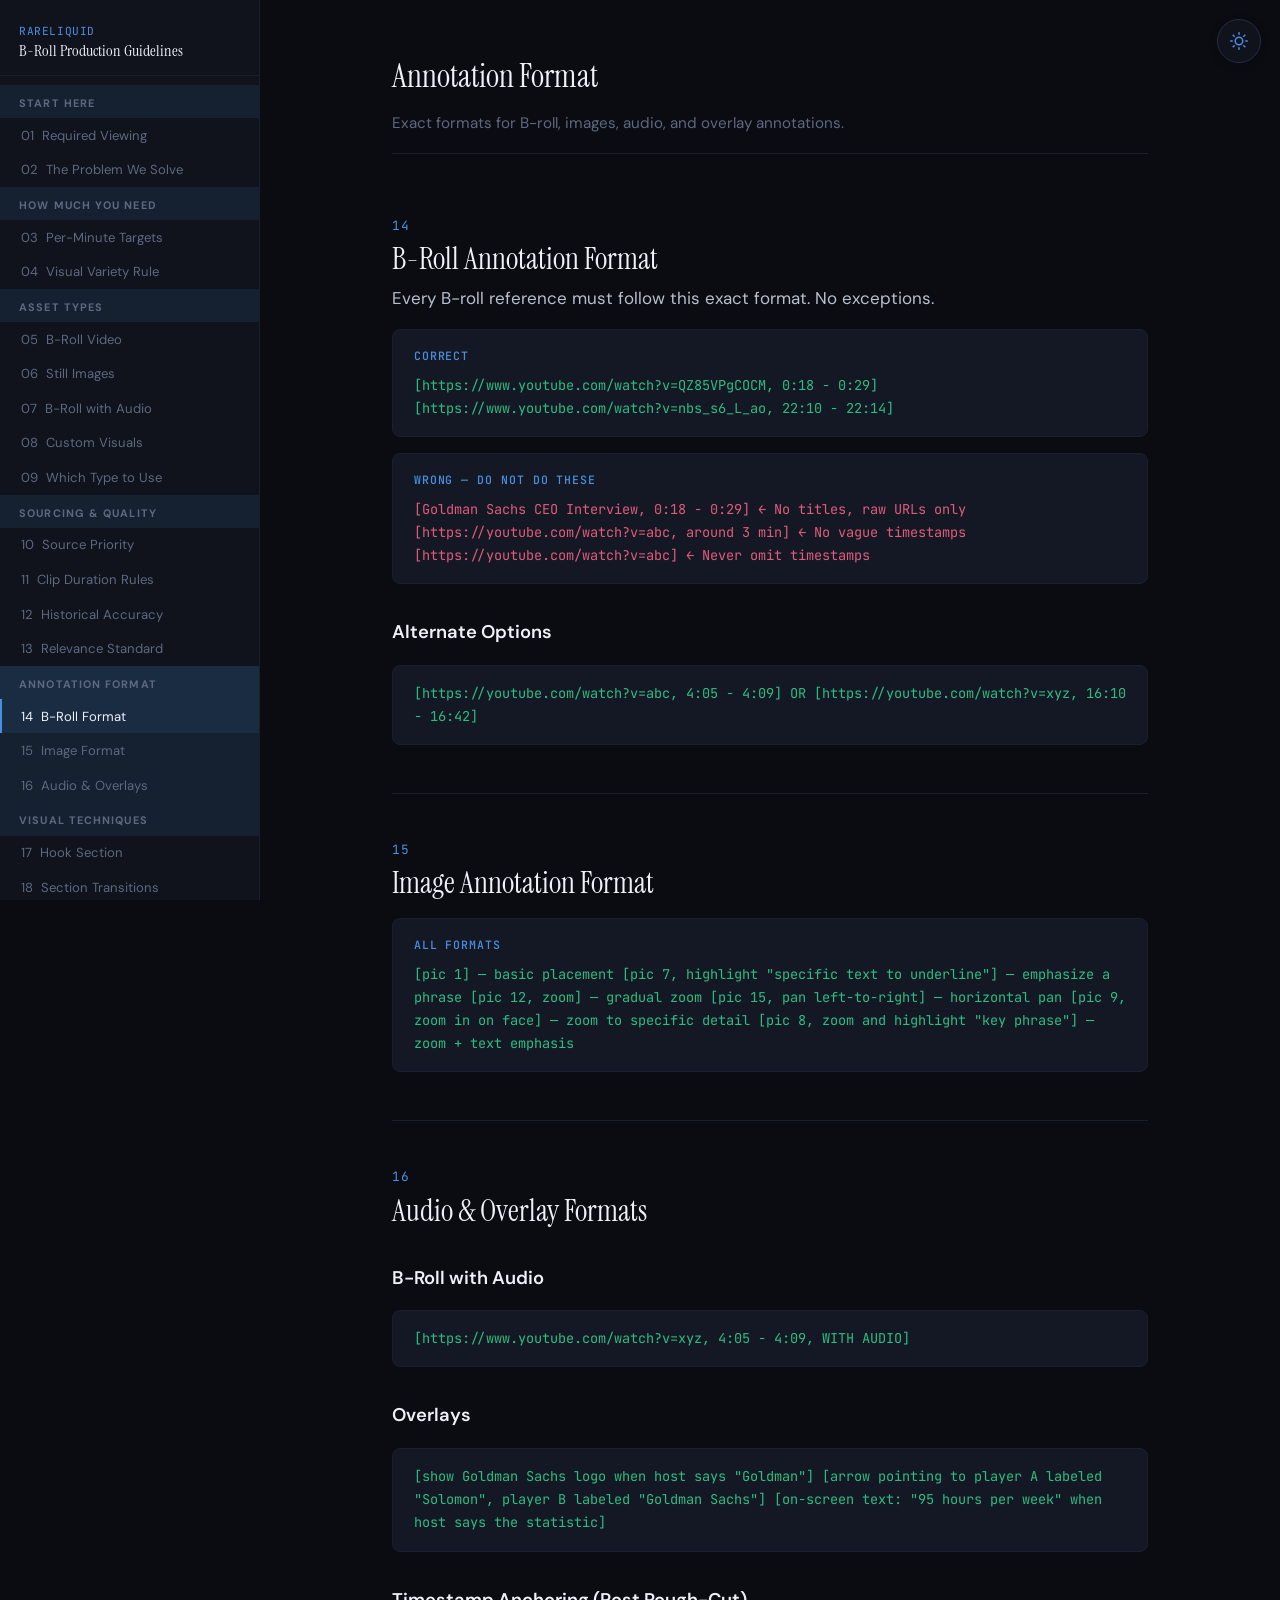
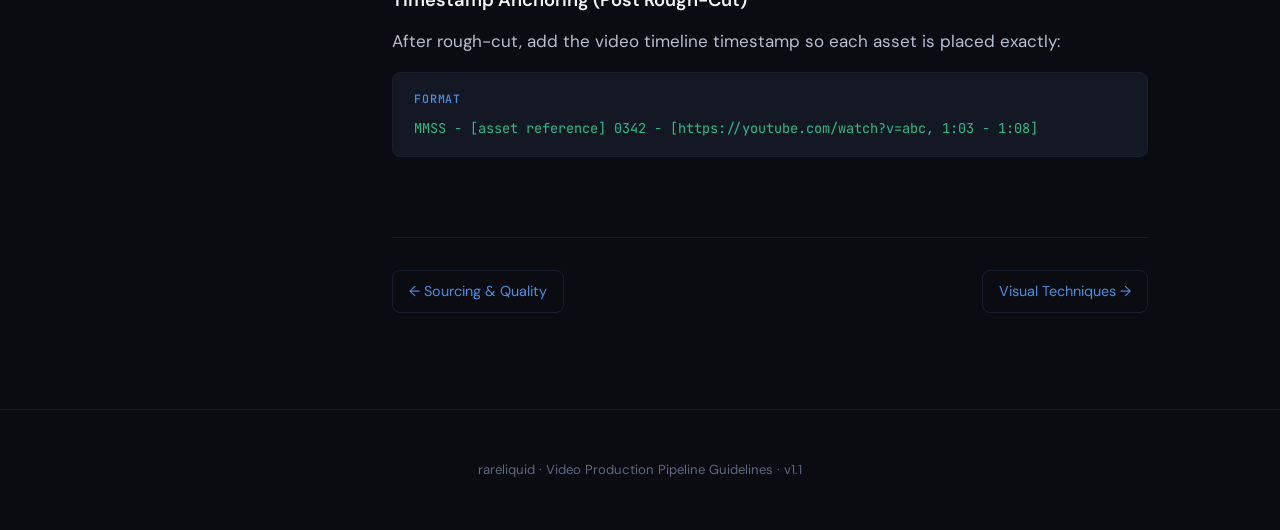
==== annotation.html @ 7882890a "Split single-page site into 9 HTML files + shared CSS/JS - index.html: Landing page with hero - star" ====
<!DOCTYPE html>
<html lang="en">
<head>
<meta charset="UTF-8">
<meta name="viewport" content="width=device-width, initial-scale=1.0">
<title>Annotation Format | rareliquid B-Roll Guidelines</title>
<link href="https://fonts.googleapis.com/css2?family=Instrument+Serif:ital@0;1&family=DM+Sans:ital,opsz,wght@0,9..40,300;0,9..40,400;0,9..40,500;0,9..40,600;0,9..40,700;1,9..40,400&family=JetBrains+Mono:wght@400;500&display=swap" rel="stylesheet">
<link rel="stylesheet" href="css/style.css">
<script>try{if(localStorage.getItem('rl-theme')==='light')document.documentElement.setAttribute('data-theme','light')}catch(e){}</script>
</head>
<body data-page="annotation.html">

<button class="hamburger" id="hamburger"><span></span><span></span><span></span></button>
<div class="sidebar-overlay" id="sidebar-overlay"></div>

<button class="toggle" id="themeToggle" aria-label="Toggle theme">
<svg class="is" xmlns="http://www.w3.org/2000/svg" viewBox="0 0 24 24" fill="none" stroke="var(--accent)" stroke-width="2" stroke-linecap="round" stroke-linejoin="round"><circle cx="12" cy="12" r="5"/><line x1="12" y1="1" x2="12" y2="3"/><line x1="12" y1="21" x2="12" y2="23"/><line x1="4.22" y1="4.22" x2="5.64" y2="5.64"/><line x1="18.36" y1="18.36" x2="19.78" y2="19.78"/><line x1="1" y1="12" x2="3" y2="12"/><line x1="21" y1="12" x2="23" y2="12"/><line x1="4.22" y1="19.78" x2="5.64" y2="18.36"/><line x1="18.36" y1="5.64" x2="19.78" y2="4.22"/></svg>
<svg class="im" xmlns="http://www.w3.org/2000/svg" viewBox="0 0 24 24" fill="none" stroke="var(--accent)" stroke-width="2" stroke-linecap="round" stroke-linejoin="round"><path d="M21 12.79A9 9 0 1 1 11.21 3 7 7 0 0 0 21 12.79z"/></svg>
</button>

<aside class="sidebar" id="sidebar">
  <a href="index.html" class="sidebar-logo"><span>rareliquid</span>B-Roll Production Guidelines</a>
  <div class="toc-group">
    <div class="toc-group-title">Start Here</div>
    <a href="start-here.html#required-viewing" class="toc-link"><span class="toc-num">01</span>Required Viewing</a>
    <a href="start-here.html#problem" class="toc-link"><span class="toc-num">02</span>The Problem We Solve</a>
  </div>
  <div class="toc-group">
    <div class="toc-group-title">How Much You Need</div>
    <a href="how-much.html#targets" class="toc-link"><span class="toc-num">03</span>Per-Minute Targets</a>
    <a href="how-much.html#variety" class="toc-link"><span class="toc-num">04</span>Visual Variety Rule</a>
  </div>
  <div class="toc-group">
    <div class="toc-group-title">Asset Types</div>
    <a href="asset-types.html#broll" class="toc-link"><span class="toc-num">05</span>B-Roll Video</a>
    <a href="asset-types.html#stills" class="toc-link"><span class="toc-num">06</span>Still Images</a>
    <a href="asset-types.html#broll-audio" class="toc-link"><span class="toc-num">07</span>B-Roll with Audio</a>
    <a href="asset-types.html#custom" class="toc-link"><span class="toc-num">08</span>Custom Visuals</a>
    <a href="asset-types.html#decision" class="toc-link"><span class="toc-num">09</span>Which Type to Use</a>
  </div>
  <div class="toc-group">
    <div class="toc-group-title">Sourcing & Quality</div>
    <a href="sourcing.html#source-priority" class="toc-link"><span class="toc-num">10</span>Source Priority</a>
    <a href="sourcing.html#clip-rules" class="toc-link"><span class="toc-num">11</span>Clip Duration Rules</a>
    <a href="sourcing.html#historical" class="toc-link"><span class="toc-num">12</span>Historical Accuracy</a>
    <a href="sourcing.html#relevance" class="toc-link"><span class="toc-num">13</span>Relevance Standard</a>
  </div>
  <div class="toc-group">
    <div class="toc-group-title">Annotation Format</div>
    <a href="annotation.html#format-broll" class="toc-link"><span class="toc-num">14</span>B-Roll Format</a>
    <a href="annotation.html#format-images" class="toc-link"><span class="toc-num">15</span>Image Format</a>
    <a href="annotation.html#format-audio" class="toc-link"><span class="toc-num">16</span>Audio & Overlays</a>
  </div>
  <div class="toc-group">
    <div class="toc-group-title">Visual Techniques</div>
    <a href="techniques.html#hook" class="toc-link"><span class="toc-num">17</span>Hook Section</a>
    <a href="techniques.html#transitions" class="toc-link"><span class="toc-num">18</span>Section Transitions</a>
    <a href="techniques.html#metaphors" class="toc-link"><span class="toc-num">19</span>Metaphor Clips</a>
    <a href="techniques.html#highlights" class="toc-link"><span class="toc-num">20</span>Article Highlights</a>
    <a href="techniques.html#show-dont-tell" class="toc-link"><span class="toc-num">21</span>Show, Don't Tell</a>
  </div>
  <div class="toc-group">
    <div class="toc-group-title">The Process</div>
    <a href="process.html#workflow" class="toc-link"><span class="toc-num">22</span>7-Step Workflow</a>
    <a href="process.html#search-queries" class="toc-link"><span class="toc-num">23</span>Search Queries</a>
  </div>
  <div class="toc-group">
    <div class="toc-group-title">Reference</div>
    <a href="reference.html#mistakes" class="toc-link"><span class="toc-num">&oplus;</span>Common Mistakes</a>
    <a href="reference.html#checklist" class="toc-link"><span class="toc-num">&oplus;</span>Deliverables Checklist</a>
    <a href="reference.html#quick-ref" class="toc-link"><span class="toc-num">&oplus;</span>Quick Reference Card</a>
  </div>
</aside>

<div class="main">
<div class="content-wrap">

<div class="page-header">
  <h1>Annotation Format</h1>
  <p>Exact formats for B-roll, images, audio, and overlay annotations.</p>
</div>

<section id="format-broll">
  <h2><span class="ch-label">14</span>B-Roll Annotation Format</h2>
  <p>Every B-roll reference must follow this exact format. No exceptions.</p>
  <div class="format-block"><span class="label">Correct</span>[https://www.youtube.com/watch?v=QZ85VPgCOCM, 0:18 - 0:29]
[https://www.youtube.com/watch?v=nbs_s6_L_ao, 22:10 - 22:14]</div>
  <div class="format-block bad"><span class="label">Wrong &mdash; Do Not Do These</span>[Goldman Sachs CEO Interview, 0:18 - 0:29]     &larr; No titles, raw URLs only
[https://youtube.com/watch?v=abc, around 3 min] &larr; No vague timestamps
[https://youtube.com/watch?v=abc]                &larr; Never omit timestamps</div>
  <h3>Alternate Options</h3>
  <div class="format-block">[https://youtube.com/watch?v=abc, 4:05 - 4:09] OR [https://youtube.com/watch?v=xyz, 16:10 - 16:42]</div>
</section>

<section id="format-images">
  <h2><span class="ch-label">15</span>Image Annotation Format</h2>
  <div class="format-block"><span class="label">All Formats</span>[pic 1]                                    &mdash; basic placement
[pic 7, highlight "specific text to underline"]  &mdash; emphasize a phrase
[pic 12, zoom]                                   &mdash; gradual zoom
[pic 15, pan left-to-right]                      &mdash; horizontal pan
[pic 9, zoom in on face]                         &mdash; zoom to specific detail
[pic 8, zoom and highlight "key phrase"]         &mdash; zoom + text emphasis</div>
</section>

<section id="format-audio">
  <h2><span class="ch-label">16</span>Audio &amp; Overlay Formats</h2>
  <h3>B-Roll with Audio</h3>
  <div class="format-block">[https://www.youtube.com/watch?v=xyz, 4:05 - 4:09, WITH AUDIO]</div>
  <h3>Overlays</h3>
  <div class="format-block">[show Goldman Sachs logo when host says "Goldman"]
[arrow pointing to player A labeled "Solomon", player B labeled "Goldman Sachs"]
[on-screen text: "95 hours per week" when host says the statistic]</div>
  <h3>Timestamp Anchoring (Post Rough-Cut)</h3>
  <p>After rough-cut, add the video timeline timestamp so each asset is placed exactly:</p>
  <div class="format-block"><span class="label">Format</span>MMSS - [asset reference]
0342 - [https://youtube.com/watch?v=abc, 1:03 - 1:08]</div>
</section>

<div class="page-nav">
  <a href="sourcing.html">&larr; Sourcing &amp; Quality</a>
  <a href="techniques.html" class="next">Visual Techniques &rarr;</a>
</div>

</div></div>

<footer><p>rareliquid &middot; Video Production Pipeline Guidelines &middot; v1.1</p></footer>
<script src="js/main.js"></script>
</body>
</html>
---- css/style.css ----
:root{--bg:#0a0c12;--bg-card:#10131c;--border:#1a1f30;--border-accent:#252d45;--text:#b8bfce;--text-muted:#5e6880;--text-bright:#dce1ec;--heading:#eef1f8;--accent:#4a90e2;--accent-glow:rgba(74,144,226,.1);--a2:#7c6dd8;--a3:#2ebd80;--a4:#e8943a;--a5:#e05c7a;--code-bg:#141825;--serif:'Instrument Serif',Georgia,serif;--sans:'DM Sans',-apple-system,sans-serif;--mono:'JetBrains Mono',monospace;--sidebar-w:260px}
[data-theme="light"]{--bg:#f3f4f8;--bg-card:#fff;--border:#d8dce6;--border-accent:#bfc5d4;--text:#3a4055;--text-muted:#6e7590;--text-bright:#1a1e30;--heading:#0d1020;--accent:#2a6bc9;--accent-glow:rgba(42,107,201,.07);--a2:#6550b0;--a3:#1a8c5e;--a4:#c47a1a;--a5:#b84060;--code-bg:#e8eaf0}
*{margin:0;padding:0;box-sizing:border-box}
a{color:inherit;text-decoration:none}
section a,p a,.callout a{color:var(--accent);text-decoration:none}
section a:hover,p a:hover,.callout a:hover{text-decoration:underline}
html{scroll-behavior:smooth;scroll-padding-top:2rem}
html,html *{transition:background-color .3s,color .3s,border-color .3s}
body{font-family:var(--sans);background:var(--bg);color:var(--text);line-height:1.78;font-size:17px;-webkit-font-smoothing:antialiased}

/* SIDEBAR */
.sidebar{position:fixed;top:0;left:0;width:var(--sidebar-w);height:100vh;background:var(--bg-card);border-right:1px solid var(--border);overflow-y:auto;z-index:150;padding:1.5rem 0 2rem}
.sidebar::-webkit-scrollbar{width:3px}.sidebar::-webkit-scrollbar-thumb{background:var(--border);border-radius:3px}
.sidebar-logo{padding:0 1.2rem .8rem;font-family:var(--serif);font-size:1rem;color:var(--heading);line-height:1.3;border-bottom:1px solid var(--border);margin-bottom:.6rem;text-decoration:none;display:block;cursor:pointer}
.sidebar-logo span{font-size:.7rem;color:var(--accent);font-family:var(--mono);display:block;margin-bottom:.15rem;letter-spacing:.05em;text-transform:uppercase}
.toc-group-title{padding:.55rem 1.2rem .3rem;font-size:.68rem;font-weight:700;text-transform:uppercase;letter-spacing:.1em;color:var(--text-muted);background:var(--accent-glow)}
.toc-link{display:flex;align-items:baseline;gap:.5rem;padding:.35rem 1.2rem;font-size:.82rem;color:var(--text-muted);text-decoration:none;border-left:2px solid transparent;transition:all .2s}
.toc-link:hover,.toc-link.active{color:var(--heading);background:var(--accent-glow);border-left-color:var(--accent)}
.main{margin-left:var(--sidebar-w)}

/* HAMBURGER */
.hamburger{display:none;position:fixed;top:1rem;left:1rem;z-index:250;width:40px;height:40px;border-radius:10px;background:var(--bg-card);border:1px solid var(--border);cursor:pointer;flex-direction:column;align-items:center;justify-content:center;gap:4px}
.hamburger span{display:block;width:18px;height:2px;background:var(--text-muted);border-radius:1px;transition:transform .3s,opacity .3s}
.hamburger.open span:nth-child(1){transform:translateY(6px) rotate(45deg)}
.hamburger.open span:nth-child(2){opacity:0}
.hamburger.open span:nth-child(3){transform:translateY(-6px) rotate(-45deg)}
.sidebar-overlay{display:none;position:fixed;inset:0;background:rgba(0,0,0,.5);z-index:140}
@media(max-width:900px){.sidebar{transform:translateX(-100%);width:280px}.sidebar.open{transform:translateX(0)}.sidebar-overlay.open{display:block}.hamburger{display:flex}.main{margin-left:0}}

/* THEME TOGGLE */
.toggle{position:fixed;top:1.2rem;right:1.2rem;z-index:1000;width:44px;height:44px;border-radius:50%;border:1px solid var(--border-accent);background:var(--bg-card);cursor:pointer;display:flex;align-items:center;justify-content:center;transition:all .3s;box-shadow:0 2px 10px rgba(0,0,0,.15)}
.toggle:hover{transform:scale(1.08);border-color:var(--accent)}
.toggle .is,.toggle .im{position:absolute;transition:transform .4s,opacity .3s;width:18px;height:18px}
.toggle .is{opacity:1;transform:rotate(0) scale(1)}.toggle .im{opacity:0;transform:rotate(-90deg) scale(.5)}
[data-theme="light"] .toggle .is{opacity:0;transform:rotate(90deg) scale(.5)}
[data-theme="light"] .toggle .im{opacity:1;transform:rotate(0) scale(1)}

/* HERO */
.hero{min-height:60vh;display:flex;flex-direction:column;align-items:center;justify-content:center;text-align:center;padding:4rem 2rem;position:relative;overflow:hidden}
.hero::before{content:'';position:absolute;top:-28%;left:50%;transform:translateX(-50%);width:750px;height:750px;background:radial-gradient(circle,var(--accent-glow) 0%,transparent 70%);pointer-events:none}
.hero h1{font-family:var(--serif);font-size:clamp(2.2rem,5vw,3.2rem);color:var(--heading);line-height:1.15;max-width:700px;font-weight:400;margin-bottom:1rem}
.hero h1 em{font-style:italic;color:var(--accent)}
.hero-sub{font-size:1.02rem;color:var(--text-muted);max-width:580px;line-height:1.7;margin-bottom:2rem}
.hero-meta{display:flex;gap:2rem;font-size:.82rem;color:var(--text-muted);flex-wrap:wrap;justify-content:center}
.hero-meta strong{color:var(--accent)}

/* PAGE HEADER (non-hero pages) */
.page-header{padding:3rem 0 1rem;border-bottom:1px solid var(--border);margin-bottom:1rem}
.page-header h1{font-family:var(--serif);font-size:2rem;color:var(--heading);font-weight:400}
.page-header p{color:var(--text-muted);font-size:.95rem;margin-top:.3rem}

/* CONTENT */
.content-wrap{max-width:820px;margin:0 auto;padding:0 2rem 4rem}
section{padding:3rem 0 2rem}
section+section{border-top:1px solid var(--border)}
section h2{font-family:var(--serif);font-size:1.9rem;color:var(--heading);margin-bottom:.3rem;font-weight:400;line-height:1.25}
section h2 .ch-label{font-family:var(--mono);font-size:.8rem;color:var(--accent);display:block;margin-bottom:.4rem;letter-spacing:.06em}
section h3{font-size:1.15rem;color:var(--heading);margin:2rem 0 .6rem;font-weight:600}
section h4{font-size:1rem;color:var(--text-bright);margin:1.5rem 0 .4rem;font-weight:600}
section p{margin-bottom:1rem}
section ul,section ol{margin:0 0 1.2rem 1.4rem}
section li{margin-bottom:.4rem;font-size:.95rem}
strong{color:var(--text-bright);font-weight:600}

/* TABLES */
table{width:100%;border-collapse:collapse;margin:1.2rem 0;font-size:.9rem}
th{text-align:left;padding:.6rem .8rem;border-bottom:2px solid var(--border-accent);color:var(--heading);font-weight:600;font-size:.82rem;text-transform:uppercase;letter-spacing:.04em}
td{padding:.55rem .8rem;border-bottom:1px solid var(--border);vertical-align:top}
tr:hover td{background:var(--accent-glow)}

/* CODE / PROMPT */
code{font-family:var(--mono);font-size:.88em;background:var(--code-bg);padding:.15rem .4rem;border-radius:4px;color:var(--a2)}
pre{background:var(--code-bg);border:1px solid var(--border);border-radius:8px;padding:1.2rem 1.5rem;overflow-x:auto;font-size:.85rem;line-height:1.6;margin:1rem 0;max-width:100%}
pre code{background:none;padding:0;color:var(--text)}
.format-block{background:var(--code-bg);border:1px solid var(--border);border-radius:8px;padding:1rem 1.3rem;margin:1rem 0;font-family:var(--mono);font-size:.85rem;line-height:1.7;color:var(--a3)}
.format-block.bad{color:var(--a5)}
.format-block .label{font-family:var(--mono);font-size:.72rem;color:var(--accent);text-transform:uppercase;letter-spacing:.08em;margin-bottom:.5rem;display:block;font-weight:500}

/* CALLOUTS */
.callout{border:1px solid var(--border-accent);border-radius:8px;padding:1.2rem 1.4rem;margin:1.2rem 0;background:var(--bg-card)}
.callout.warn{border-left:4px solid var(--a4)}.callout.critical{border-left:4px solid var(--a5)}.callout.info{border-left:4px solid var(--accent)}.callout.ok{border-left:4px solid var(--a3)}
.callout .callout-title{font-weight:700;font-size:.85rem;text-transform:uppercase;letter-spacing:.04em;margin-bottom:.4rem}
.callout.warn .callout-title{color:var(--a4)}.callout.critical .callout-title{color:var(--a5)}.callout.info .callout-title{color:var(--accent)}.callout.ok .callout-title{color:var(--a3)}

/* CARDS */
.card{background:var(--bg-card);border:1px solid var(--border);border-radius:10px;padding:1.5rem;margin:1.2rem 0}
.card h4{margin-top:0}
.card-grid{display:grid;grid-template-columns:repeat(auto-fit,minmax(280px,1fr));gap:1rem;margin:1.2rem 0}

/* BLOCKQUOTE */
.pq{border-left:3px solid var(--a2);padding:.9rem 0 .9rem 1.4rem;margin:1.8rem 0;font-family:var(--sans);font-size:1.02rem;color:var(--text-bright);font-style:normal;line-height:1.7}

/* CHECKLIST */
.checklist label{display:flex;align-items:flex-start;gap:.6rem;padding:.4rem 0;cursor:pointer;font-size:.92rem}
.checklist input[type="checkbox"]{margin-top:.25rem;accent-color:var(--a3)}

/* STAT ROW */
.stat-row{display:grid;grid-template-columns:repeat(auto-fit,minmax(160px,1fr));gap:1rem;margin:1.5rem 0}
.stat-box{background:var(--bg-card);border:1px solid var(--border);border-radius:10px;padding:1.2rem;text-align:center}
.stat-box .num{font-family:var(--mono);font-size:1.8rem;font-weight:700;color:var(--accent);line-height:1.2}
.stat-box .lbl{font-size:.78rem;color:var(--text-muted);margin-top:.3rem}

/* CALCULATOR */
.calc-wrap{background:var(--bg-card);border:1px solid var(--border);border-radius:10px;padding:1.8rem;margin:1.5rem 0}
.calc-slider-row{display:flex;align-items:center;gap:1rem;margin-bottom:1.5rem}
.calc-slider-row input[type="range"]{flex:1;accent-color:var(--accent);height:6px;cursor:pointer}
.calc-dur{font-family:var(--mono);font-size:1.6rem;font-weight:700;color:var(--accent);min-width:5.5ch;text-align:right}
.calc-grid{display:grid;grid-template-columns:repeat(5,1fr);gap:.8rem}
.calc-card{background:var(--bg);border:1px solid var(--border);border-radius:8px;padding:1rem;text-align:center}
.calc-card .calc-num{font-family:var(--mono);font-size:1.5rem;font-weight:700;line-height:1.2}
.calc-card .calc-lbl{font-size:.75rem;color:var(--text-muted);margin-top:.3rem}
.calc-card.broll .calc-num{color:var(--a3)}
.calc-card.stills .calc-num{color:var(--accent)}
.calc-card.custom .calc-num{color:var(--a2)}
.calc-card.total .calc-num{color:var(--a4)}
.calc-card.stock .calc-num{color:var(--a5)}

/* NAV LINKS (prev/next) */
.page-nav{display:flex;justify-content:space-between;padding:2rem 0;border-top:1px solid var(--border);margin-top:2rem;gap:1rem}
.page-nav a{display:inline-flex;align-items:center;gap:.4rem;font-size:.9rem;color:var(--accent);text-decoration:none;padding:.5rem 1rem;border:1px solid var(--border);border-radius:8px;transition:all .2s}
.page-nav a:hover{background:var(--accent-glow);border-color:var(--accent)}
.page-nav .next{margin-left:auto}

/* FOOTER */
footer{padding:3rem 0;text-align:center;font-size:.82rem;color:var(--text-muted);border-top:1px solid var(--border)}

/* RESPONSIVE */
@media(max-width:700px){.hero h1{font-size:2rem}.content-wrap{padding:0 1.2rem 3rem}section{padding:2rem 0}.card-grid{grid-template-columns:1fr}.stat-row{grid-template-columns:1fr 1fr}.calc-grid{grid-template-columns:repeat(2,1fr)}.hero-meta{flex-direction:column;gap:.5rem}}
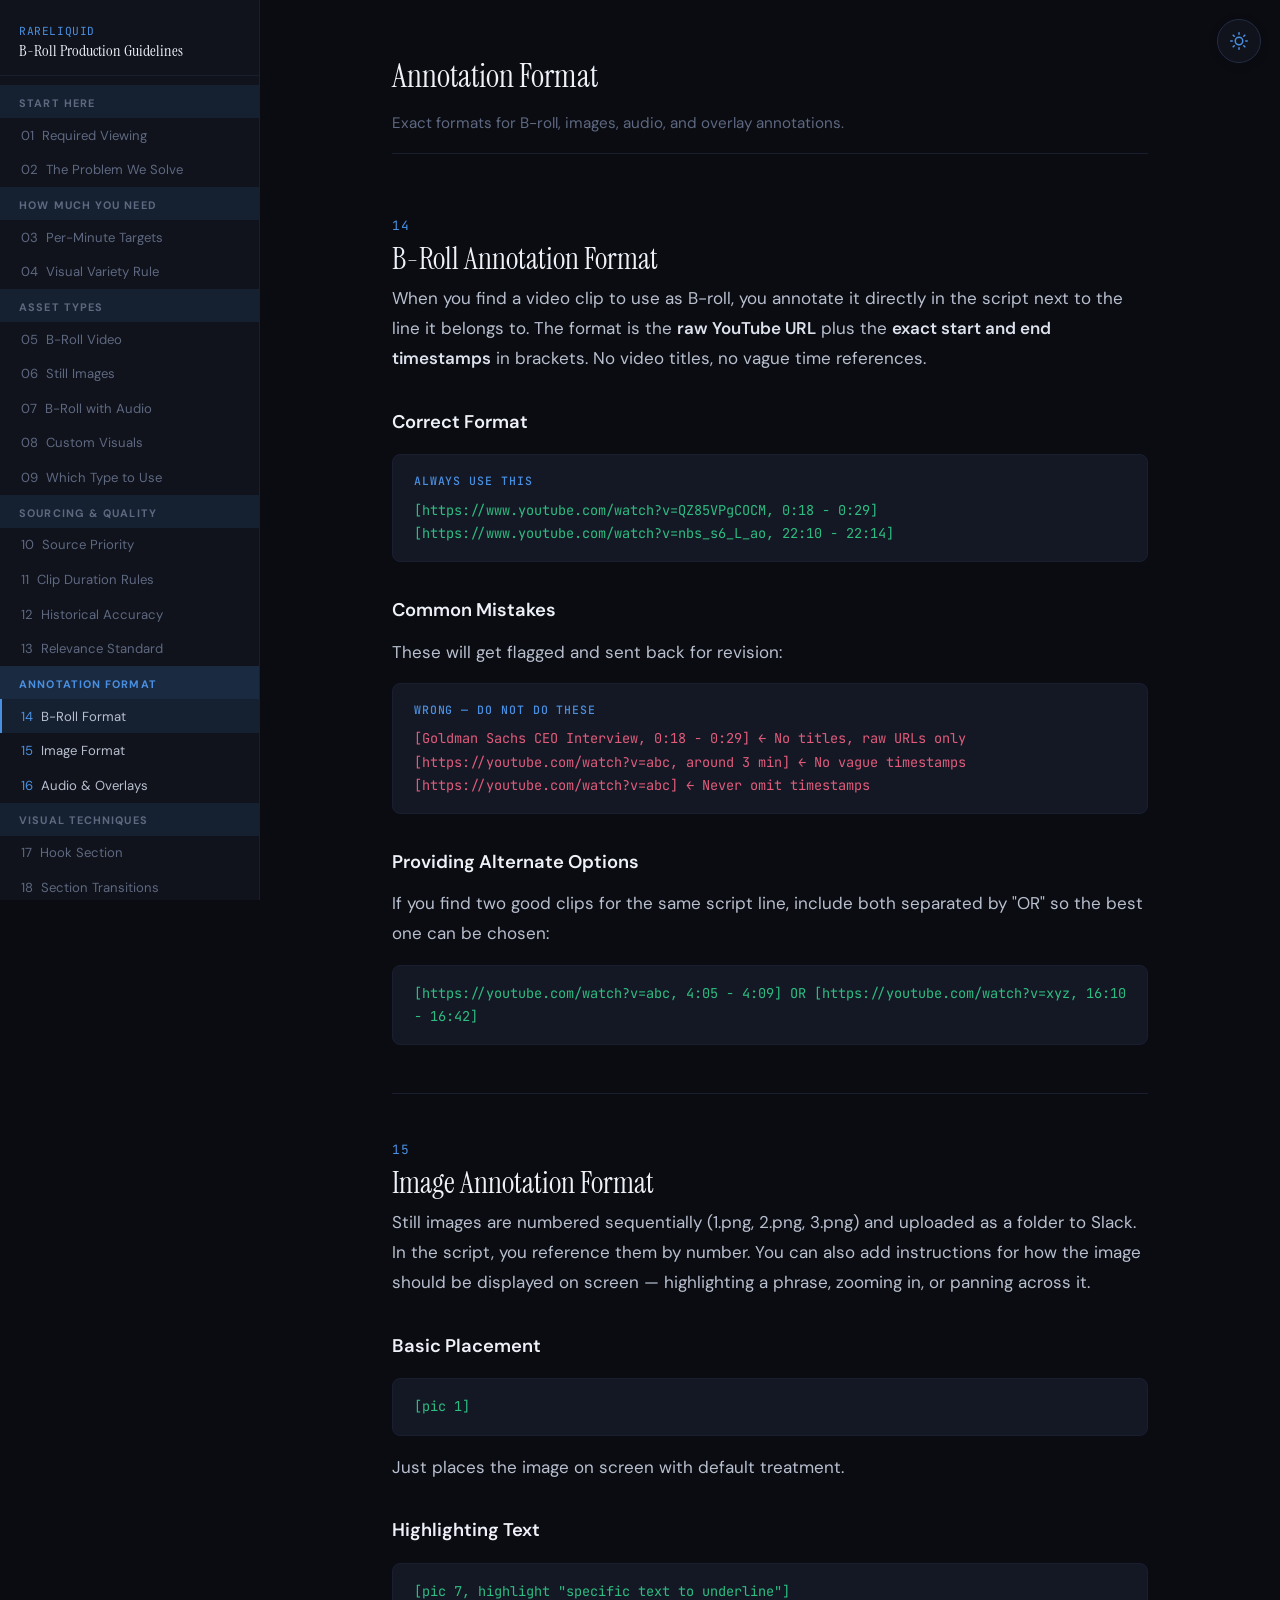
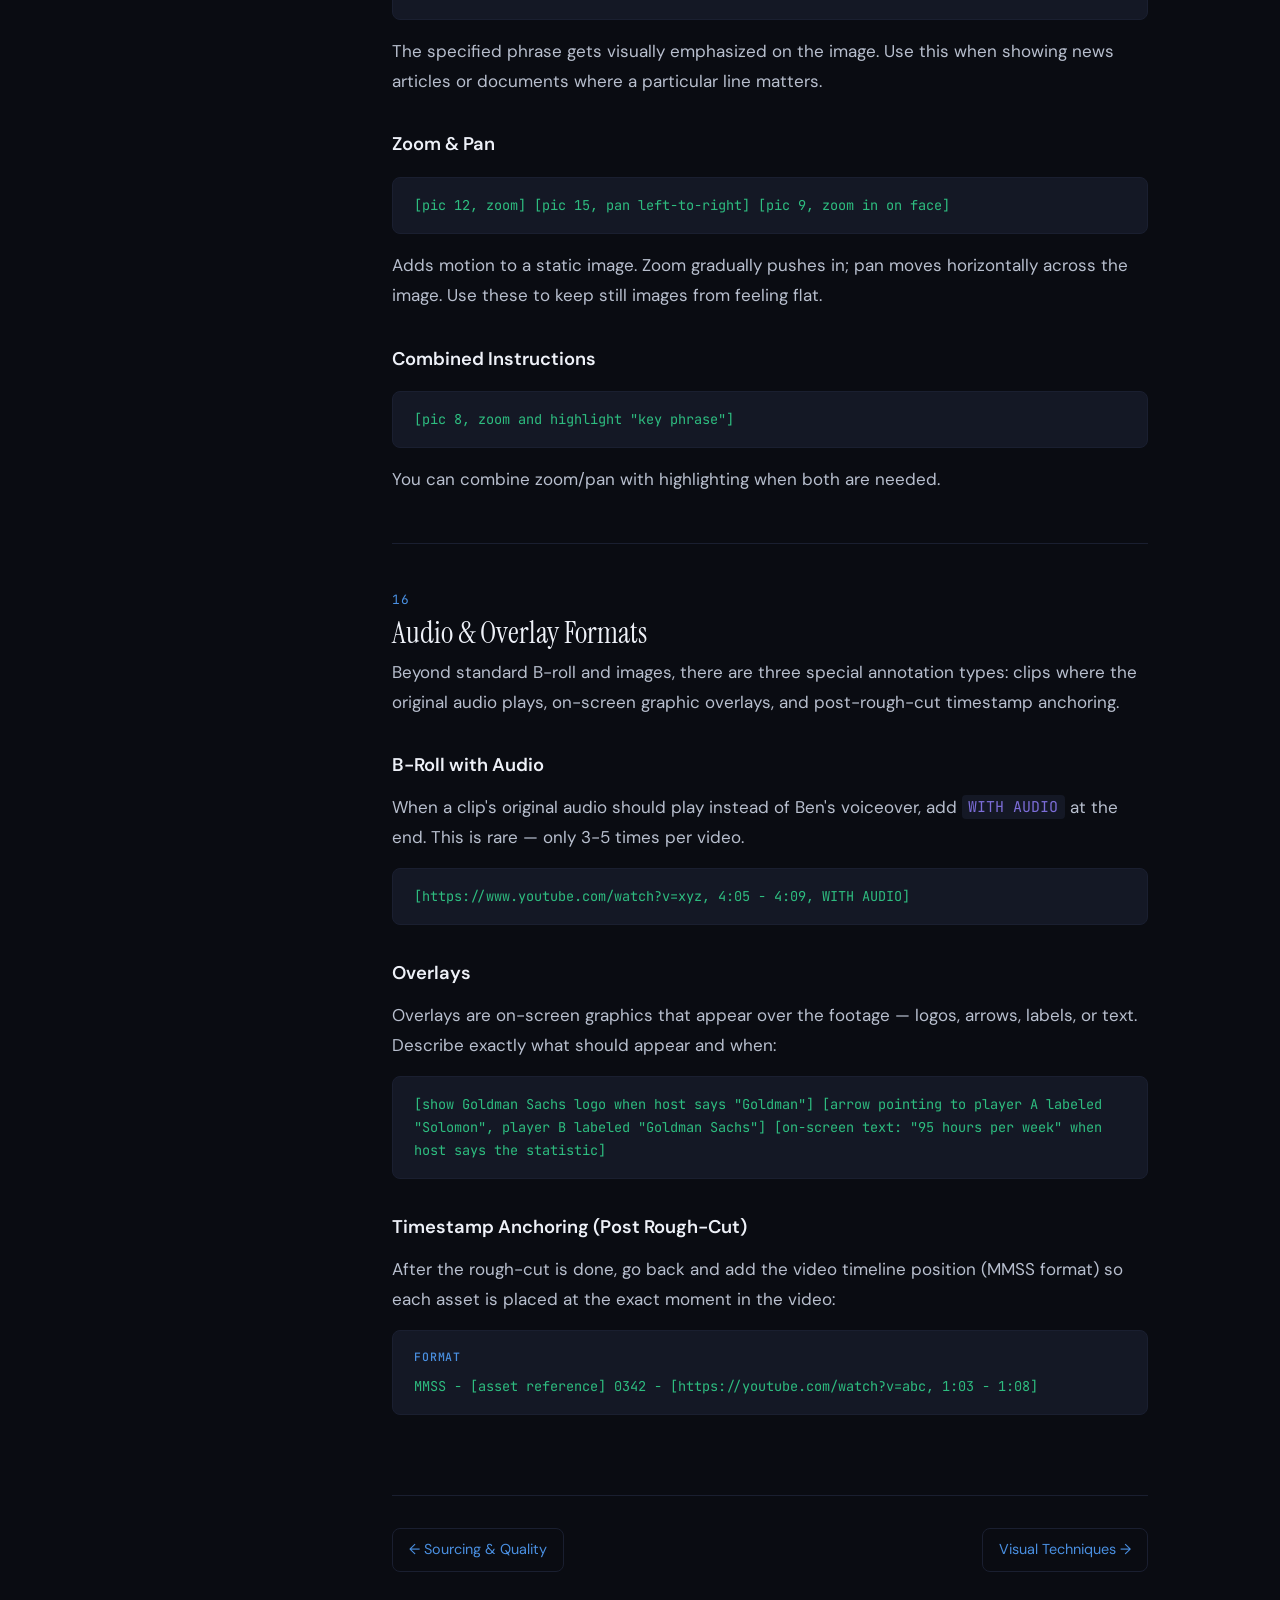
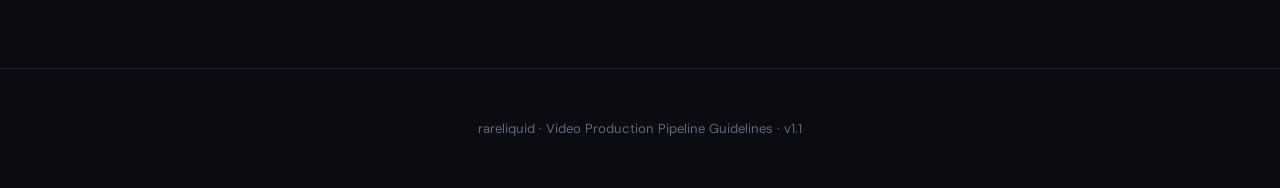
==== commit c4a2ede4: "Add explanatory text to all annotation format sections Each format block now has context explaining " ====
--- a/annotation.html
+++ b/annotation.html
@@ -82,36 +82,62 @@
 
 <section id="format-broll">
   <h2><span class="ch-label">14</span>B-Roll Annotation Format</h2>
-  <p>Every B-roll reference must follow this exact format. No exceptions.</p>
-  <div class="format-block"><span class="label">Correct</span>[https://www.youtube.com/watch?v=QZ85VPgCOCM, 0:18 - 0:29]
+  <p>When you find a video clip to use as B-roll, you annotate it directly in the script next to the line it belongs to. The format is the <strong>raw YouTube URL</strong> plus the <strong>exact start and end timestamps</strong> in brackets. No video titles, no vague time references.</p>
+
+  <h3>Correct Format</h3>
+  <div class="format-block"><span class="label">Always use this</span>[https://www.youtube.com/watch?v=QZ85VPgCOCM, 0:18 - 0:29]
 [https://www.youtube.com/watch?v=nbs_s6_L_ao, 22:10 - 22:14]</div>
+
+  <h3>Common Mistakes</h3>
+  <p>These will get flagged and sent back for revision:</p>
   <div class="format-block bad"><span class="label">Wrong &mdash; Do Not Do These</span>[Goldman Sachs CEO Interview, 0:18 - 0:29]     &larr; No titles, raw URLs only
 [https://youtube.com/watch?v=abc, around 3 min] &larr; No vague timestamps
 [https://youtube.com/watch?v=abc]                &larr; Never omit timestamps</div>
-  <h3>Alternate Options</h3>
+
+  <h3>Providing Alternate Options</h3>
+  <p>If you find two good clips for the same script line, include both separated by "OR" so the best one can be chosen:</p>
   <div class="format-block">[https://youtube.com/watch?v=abc, 4:05 - 4:09] OR [https://youtube.com/watch?v=xyz, 16:10 - 16:42]</div>
 </section>
 
 <section id="format-images">
   <h2><span class="ch-label">15</span>Image Annotation Format</h2>
-  <div class="format-block"><span class="label">All Formats</span>[pic 1]                                    &mdash; basic placement
-[pic 7, highlight "specific text to underline"]  &mdash; emphasize a phrase
-[pic 12, zoom]                                   &mdash; gradual zoom
-[pic 15, pan left-to-right]                      &mdash; horizontal pan
-[pic 9, zoom in on face]                         &mdash; zoom to specific detail
-[pic 8, zoom and highlight "key phrase"]         &mdash; zoom + text emphasis</div>
+  <p>Still images are numbered sequentially (1.png, 2.png, 3.png) and uploaded as a folder to Slack. In the script, you reference them by number. You can also add instructions for how the image should be displayed on screen &mdash; highlighting a phrase, zooming in, or panning across it.</p>
+
+  <h3>Basic Placement</h3>
+  <div class="format-block">[pic 1]</div>
+  <p>Just places the image on screen with default treatment.</p>
+
+  <h3>Highlighting Text</h3>
+  <div class="format-block">[pic 7, highlight "specific text to underline"]</div>
+  <p>The specified phrase gets visually emphasized on the image. Use this when showing news articles or documents where a particular line matters.</p>
+
+  <h3>Zoom &amp; Pan</h3>
+  <div class="format-block">[pic 12, zoom]
+[pic 15, pan left-to-right]
+[pic 9, zoom in on face]</div>
+  <p>Adds motion to a static image. Zoom gradually pushes in; pan moves horizontally across the image. Use these to keep still images from feeling flat.</p>
+
+  <h3>Combined Instructions</h3>
+  <div class="format-block">[pic 8, zoom and highlight "key phrase"]</div>
+  <p>You can combine zoom/pan with highlighting when both are needed.</p>
 </section>
 
 <section id="format-audio">
   <h2><span class="ch-label">16</span>Audio &amp; Overlay Formats</h2>
+  <p>Beyond standard B-roll and images, there are three special annotation types: clips where the original audio plays, on-screen graphic overlays, and post-rough-cut timestamp anchoring.</p>
+
   <h3>B-Roll with Audio</h3>
+  <p>When a clip's original audio should play instead of Ben's voiceover, add <code>WITH AUDIO</code> at the end. This is rare &mdash; only 3-5 times per video.</p>
   <div class="format-block">[https://www.youtube.com/watch?v=xyz, 4:05 - 4:09, WITH AUDIO]</div>
+
   <h3>Overlays</h3>
+  <p>Overlays are on-screen graphics that appear over the footage &mdash; logos, arrows, labels, or text. Describe exactly what should appear and when:</p>
   <div class="format-block">[show Goldman Sachs logo when host says "Goldman"]
 [arrow pointing to player A labeled "Solomon", player B labeled "Goldman Sachs"]
 [on-screen text: "95 hours per week" when host says the statistic]</div>
+
   <h3>Timestamp Anchoring (Post Rough-Cut)</h3>
-  <p>After rough-cut, add the video timeline timestamp so each asset is placed exactly:</p>
+  <p>After the rough-cut is done, go back and add the video timeline position (MMSS format) so each asset is placed at the exact moment in the video:</p>
   <div class="format-block"><span class="label">Format</span>MMSS - [asset reference]
 0342 - [https://youtube.com/watch?v=abc, 1:03 - 1:08]</div>
 </section>
--- a/css/style.css
+++ b/css/style.css
@@ -14,6 +14,10 @@
 .sidebar-logo{padding:0 1.2rem .8rem;font-family:var(--serif);font-size:1rem;color:var(--heading);line-height:1.3;border-bottom:1px solid var(--border);margin-bottom:.6rem;text-decoration:none;display:block;cursor:pointer}
 .sidebar-logo span{font-size:.7rem;color:var(--accent);font-family:var(--mono);display:block;margin-bottom:.15rem;letter-spacing:.05em;text-transform:uppercase}
 .toc-group-title{padding:.55rem 1.2rem .3rem;font-size:.68rem;font-weight:700;text-transform:uppercase;letter-spacing:.1em;color:var(--text-muted);background:var(--accent-glow)}
+.toc-group.current .toc-group-title{color:var(--accent);background:rgba(74,144,226,.18)}
+[data-theme="light"] .toc-group.current .toc-group-title{background:rgba(42,107,201,.12)}
+.toc-group.current .toc-link{color:var(--text)}
+.toc-group.current .toc-link .toc-num{color:var(--accent)}
 .toc-link{display:flex;align-items:baseline;gap:.5rem;padding:.35rem 1.2rem;font-size:.82rem;color:var(--text-muted);text-decoration:none;border-left:2px solid transparent;transition:all .2s}
 .toc-link:hover,.toc-link.active{color:var(--heading);background:var(--accent-glow);border-left-color:var(--accent)}
 .main{margin-left:var(--sidebar-w)}
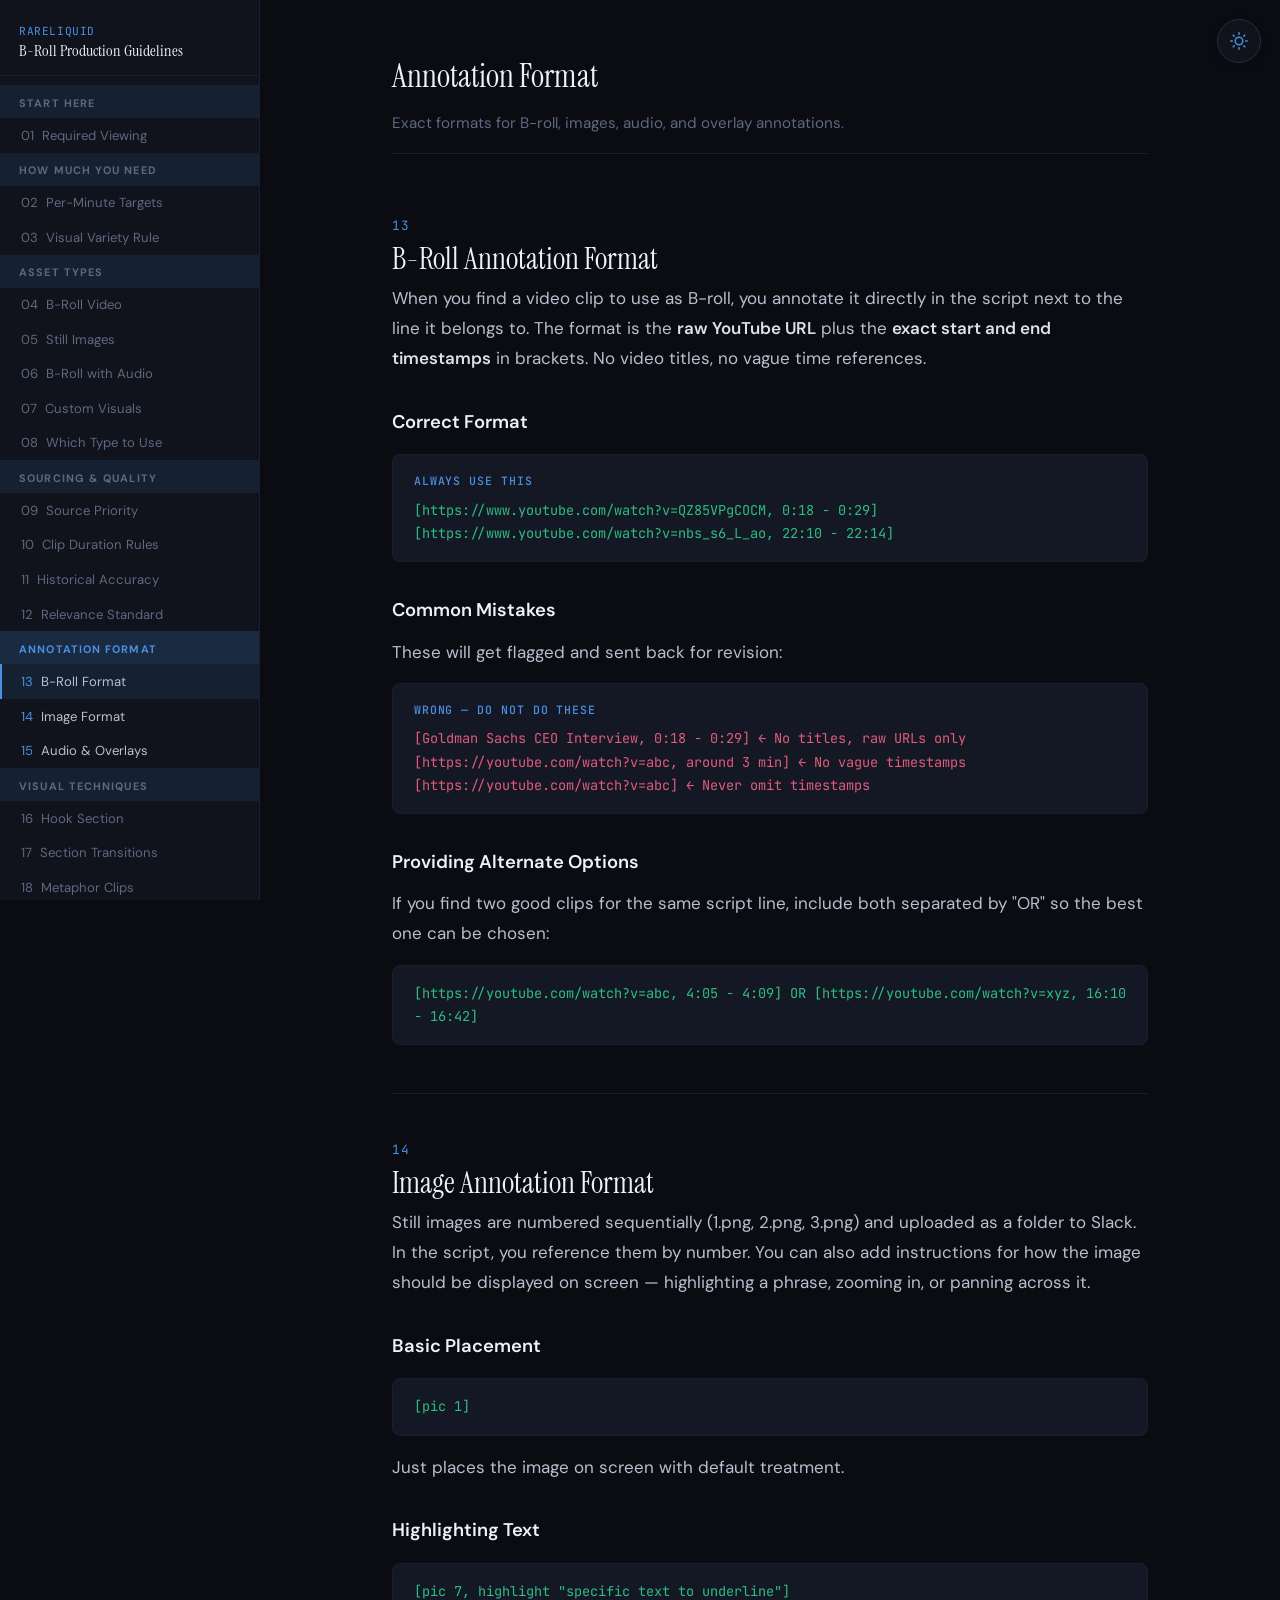
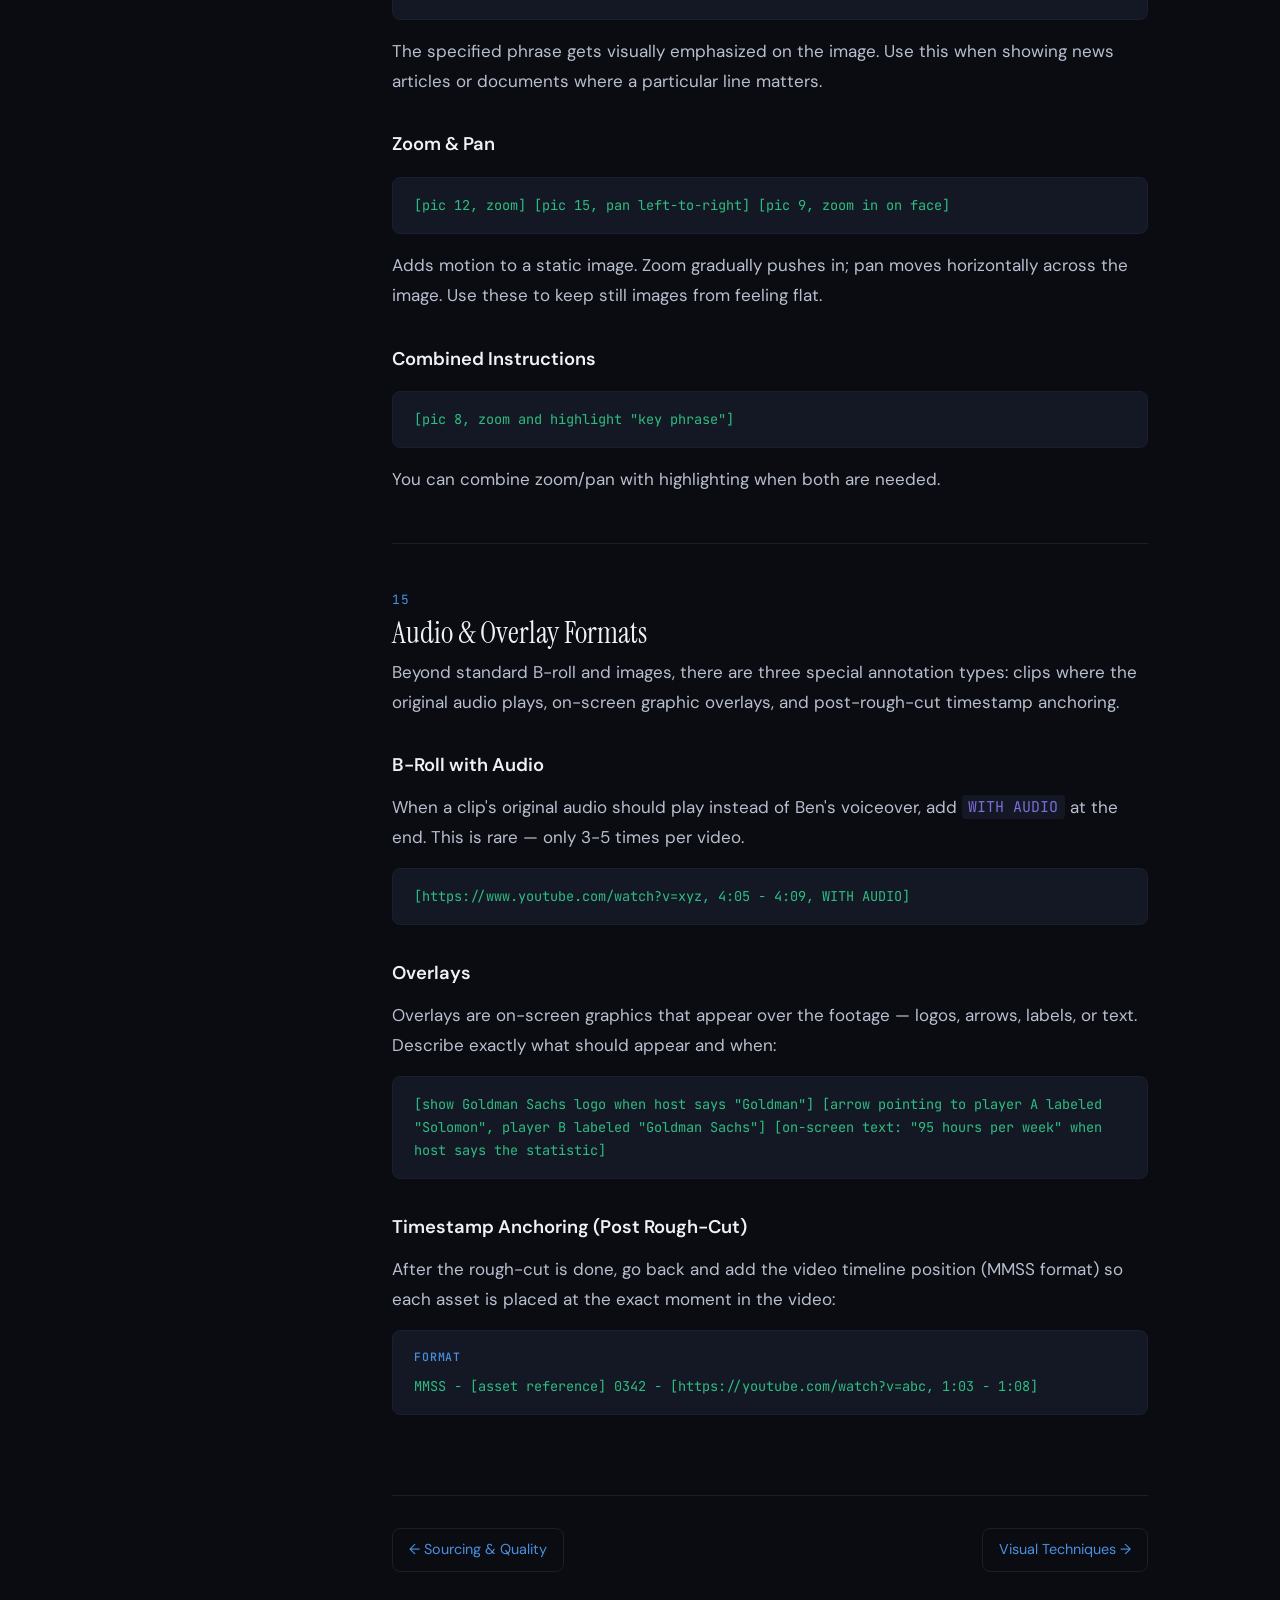
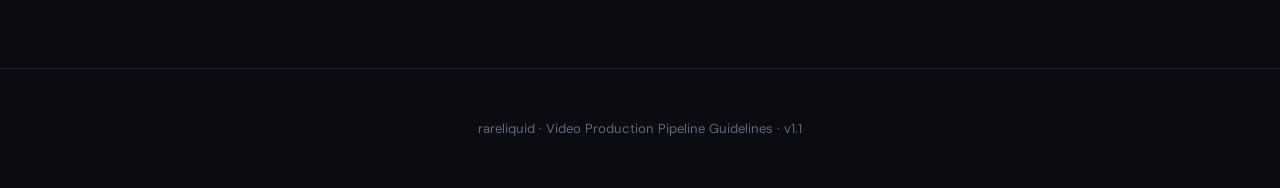
==== commit af8fb4e3: "Remove "The Problem We Solve" section, fold into Required Viewing Merged the problem context into a " ====
--- a/annotation.html
+++ b/annotation.html
@@ -23,46 +23,45 @@
   <div class="toc-group">
     <div class="toc-group-title">Start Here</div>
     <a href="start-here.html#required-viewing" class="toc-link"><span class="toc-num">01</span>Required Viewing</a>
-    <a href="start-here.html#problem" class="toc-link"><span class="toc-num">02</span>The Problem We Solve</a>
   </div>
   <div class="toc-group">
     <div class="toc-group-title">How Much You Need</div>
-    <a href="how-much.html#targets" class="toc-link"><span class="toc-num">03</span>Per-Minute Targets</a>
-    <a href="how-much.html#variety" class="toc-link"><span class="toc-num">04</span>Visual Variety Rule</a>
+    <a href="how-much.html#targets" class="toc-link"><span class="toc-num">02</span>Per-Minute Targets</a>
+    <a href="how-much.html#variety" class="toc-link"><span class="toc-num">03</span>Visual Variety Rule</a>
   </div>
   <div class="toc-group">
     <div class="toc-group-title">Asset Types</div>
-    <a href="asset-types.html#broll" class="toc-link"><span class="toc-num">05</span>B-Roll Video</a>
-    <a href="asset-types.html#stills" class="toc-link"><span class="toc-num">06</span>Still Images</a>
-    <a href="asset-types.html#broll-audio" class="toc-link"><span class="toc-num">07</span>B-Roll with Audio</a>
-    <a href="asset-types.html#custom" class="toc-link"><span class="toc-num">08</span>Custom Visuals</a>
-    <a href="asset-types.html#decision" class="toc-link"><span class="toc-num">09</span>Which Type to Use</a>
+    <a href="asset-types.html#broll" class="toc-link"><span class="toc-num">04</span>B-Roll Video</a>
+    <a href="asset-types.html#stills" class="toc-link"><span class="toc-num">05</span>Still Images</a>
+    <a href="asset-types.html#broll-audio" class="toc-link"><span class="toc-num">06</span>B-Roll with Audio</a>
+    <a href="asset-types.html#custom" class="toc-link"><span class="toc-num">07</span>Custom Visuals</a>
+    <a href="asset-types.html#decision" class="toc-link"><span class="toc-num">08</span>Which Type to Use</a>
   </div>
   <div class="toc-group">
     <div class="toc-group-title">Sourcing & Quality</div>
-    <a href="sourcing.html#source-priority" class="toc-link"><span class="toc-num">10</span>Source Priority</a>
-    <a href="sourcing.html#clip-rules" class="toc-link"><span class="toc-num">11</span>Clip Duration Rules</a>
-    <a href="sourcing.html#historical" class="toc-link"><span class="toc-num">12</span>Historical Accuracy</a>
-    <a href="sourcing.html#relevance" class="toc-link"><span class="toc-num">13</span>Relevance Standard</a>
+    <a href="sourcing.html#source-priority" class="toc-link"><span class="toc-num">09</span>Source Priority</a>
+    <a href="sourcing.html#clip-rules" class="toc-link"><span class="toc-num">10</span>Clip Duration Rules</a>
+    <a href="sourcing.html#historical" class="toc-link"><span class="toc-num">11</span>Historical Accuracy</a>
+    <a href="sourcing.html#relevance" class="toc-link"><span class="toc-num">12</span>Relevance Standard</a>
   </div>
   <div class="toc-group">
     <div class="toc-group-title">Annotation Format</div>
-    <a href="annotation.html#format-broll" class="toc-link"><span class="toc-num">14</span>B-Roll Format</a>
-    <a href="annotation.html#format-images" class="toc-link"><span class="toc-num">15</span>Image Format</a>
-    <a href="annotation.html#format-audio" class="toc-link"><span class="toc-num">16</span>Audio & Overlays</a>
+    <a href="annotation.html#format-broll" class="toc-link"><span class="toc-num">13</span>B-Roll Format</a>
+    <a href="annotation.html#format-images" class="toc-link"><span class="toc-num">14</span>Image Format</a>
+    <a href="annotation.html#format-audio" class="toc-link"><span class="toc-num">15</span>Audio & Overlays</a>
   </div>
   <div class="toc-group">
     <div class="toc-group-title">Visual Techniques</div>
-    <a href="techniques.html#hook" class="toc-link"><span class="toc-num">17</span>Hook Section</a>
-    <a href="techniques.html#transitions" class="toc-link"><span class="toc-num">18</span>Section Transitions</a>
-    <a href="techniques.html#metaphors" class="toc-link"><span class="toc-num">19</span>Metaphor Clips</a>
-    <a href="techniques.html#highlights" class="toc-link"><span class="toc-num">20</span>Article Highlights</a>
-    <a href="techniques.html#show-dont-tell" class="toc-link"><span class="toc-num">21</span>Show, Don't Tell</a>
+    <a href="techniques.html#hook" class="toc-link"><span class="toc-num">16</span>Hook Section</a>
+    <a href="techniques.html#transitions" class="toc-link"><span class="toc-num">17</span>Section Transitions</a>
+    <a href="techniques.html#metaphors" class="toc-link"><span class="toc-num">18</span>Metaphor Clips</a>
+    <a href="techniques.html#highlights" class="toc-link"><span class="toc-num">19</span>Article Highlights</a>
+    <a href="techniques.html#show-dont-tell" class="toc-link"><span class="toc-num">20</span>Show, Don't Tell</a>
   </div>
   <div class="toc-group">
     <div class="toc-group-title">The Process</div>
-    <a href="process.html#workflow" class="toc-link"><span class="toc-num">22</span>7-Step Workflow</a>
-    <a href="process.html#search-queries" class="toc-link"><span class="toc-num">23</span>Search Queries</a>
+    <a href="process.html#workflow" class="toc-link"><span class="toc-num">21</span>7-Step Workflow</a>
+    <a href="process.html#search-queries" class="toc-link"><span class="toc-num">22</span>Search Queries</a>
   </div>
   <div class="toc-group">
     <div class="toc-group-title">Reference</div>
@@ -81,7 +80,7 @@
 </div>
 
 <section id="format-broll">
-  <h2><span class="ch-label">14</span>B-Roll Annotation Format</h2>
+  <h2><span class="ch-label">13</span>B-Roll Annotation Format</h2>
   <p>When you find a video clip to use as B-roll, you annotate it directly in the script next to the line it belongs to. The format is the <strong>raw YouTube URL</strong> plus the <strong>exact start and end timestamps</strong> in brackets. No video titles, no vague time references.</p>
 
   <h3>Correct Format</h3>
@@ -100,7 +99,7 @@
 </section>
 
 <section id="format-images">
-  <h2><span class="ch-label">15</span>Image Annotation Format</h2>
+  <h2><span class="ch-label">14</span>Image Annotation Format</h2>
   <p>Still images are numbered sequentially (1.png, 2.png, 3.png) and uploaded as a folder to Slack. In the script, you reference them by number. You can also add instructions for how the image should be displayed on screen &mdash; highlighting a phrase, zooming in, or panning across it.</p>
 
   <h3>Basic Placement</h3>
@@ -123,7 +122,7 @@
 </section>
 
 <section id="format-audio">
-  <h2><span class="ch-label">16</span>Audio &amp; Overlay Formats</h2>
+  <h2><span class="ch-label">15</span>Audio &amp; Overlay Formats</h2>
   <p>Beyond standard B-roll and images, there are three special annotation types: clips where the original audio plays, on-screen graphic overlays, and post-rough-cut timestamp anchoring.</p>
 
   <h3>B-Roll with Audio</h3>
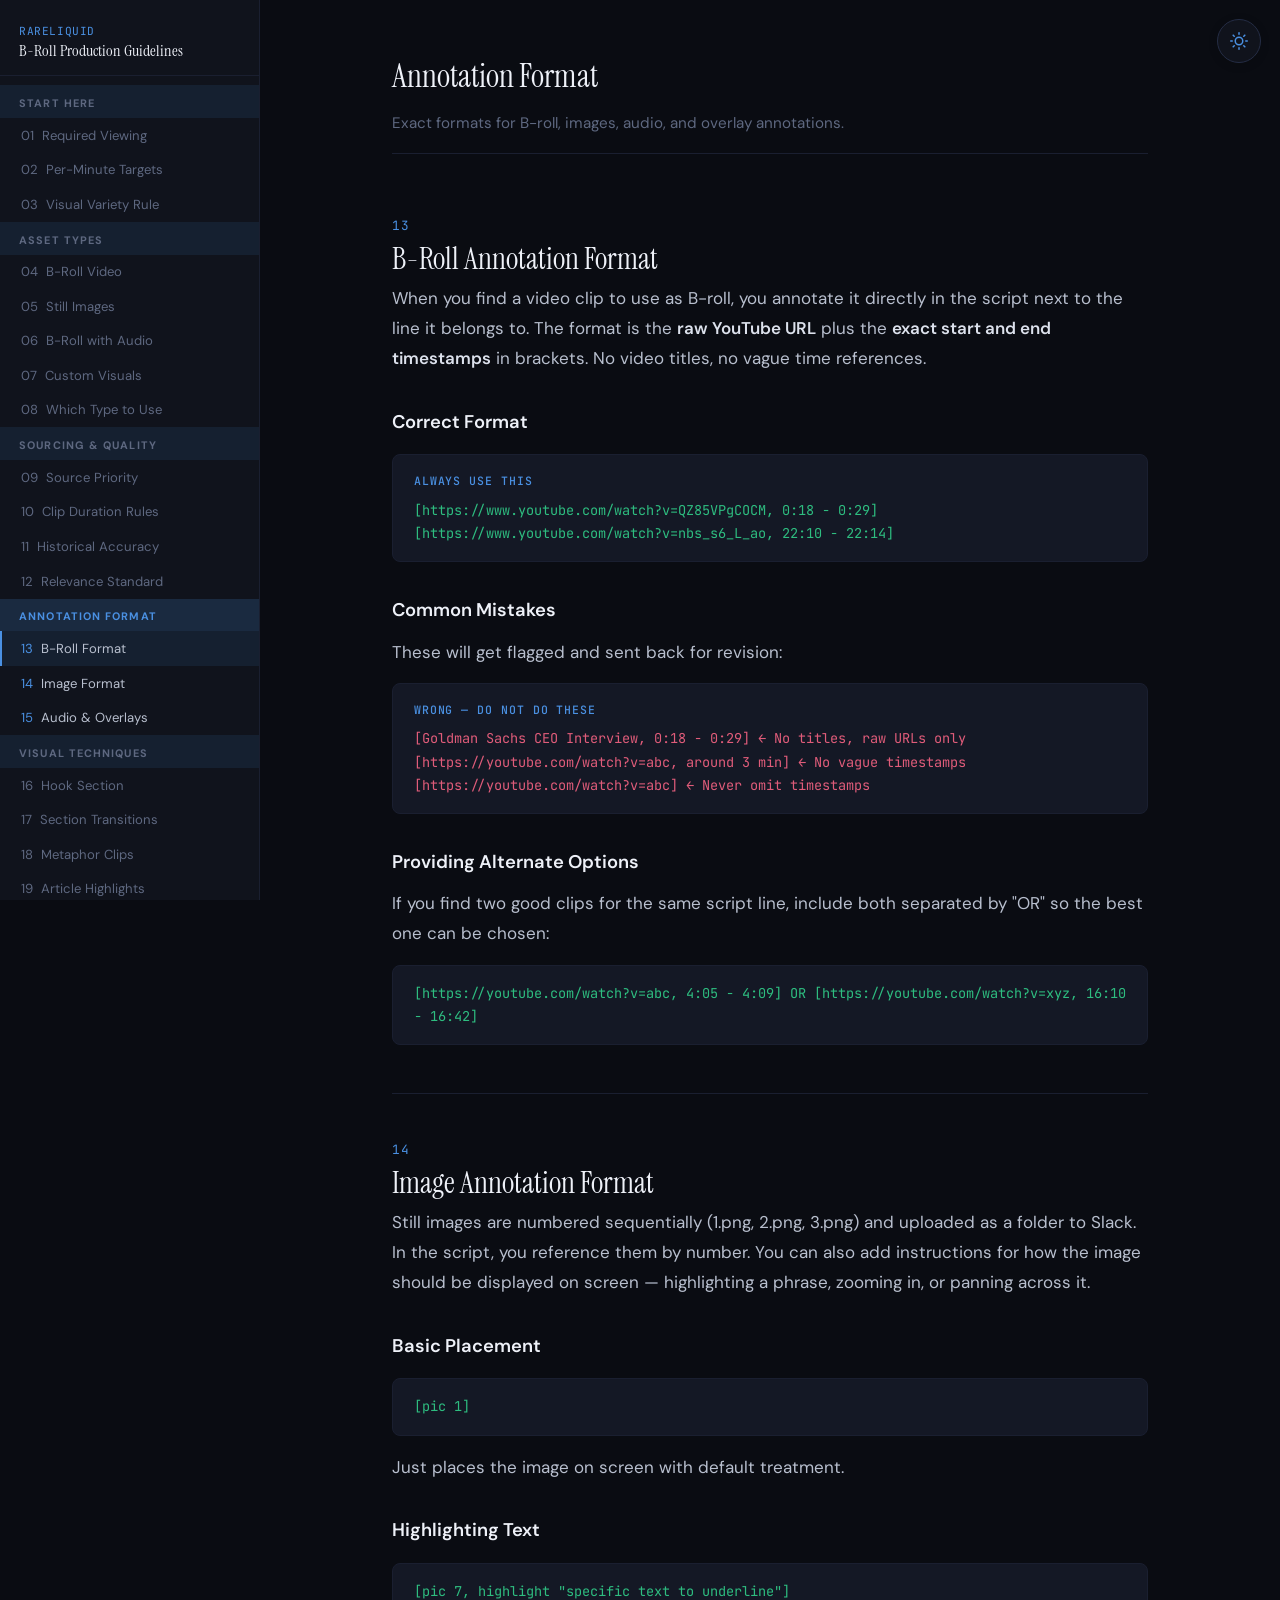
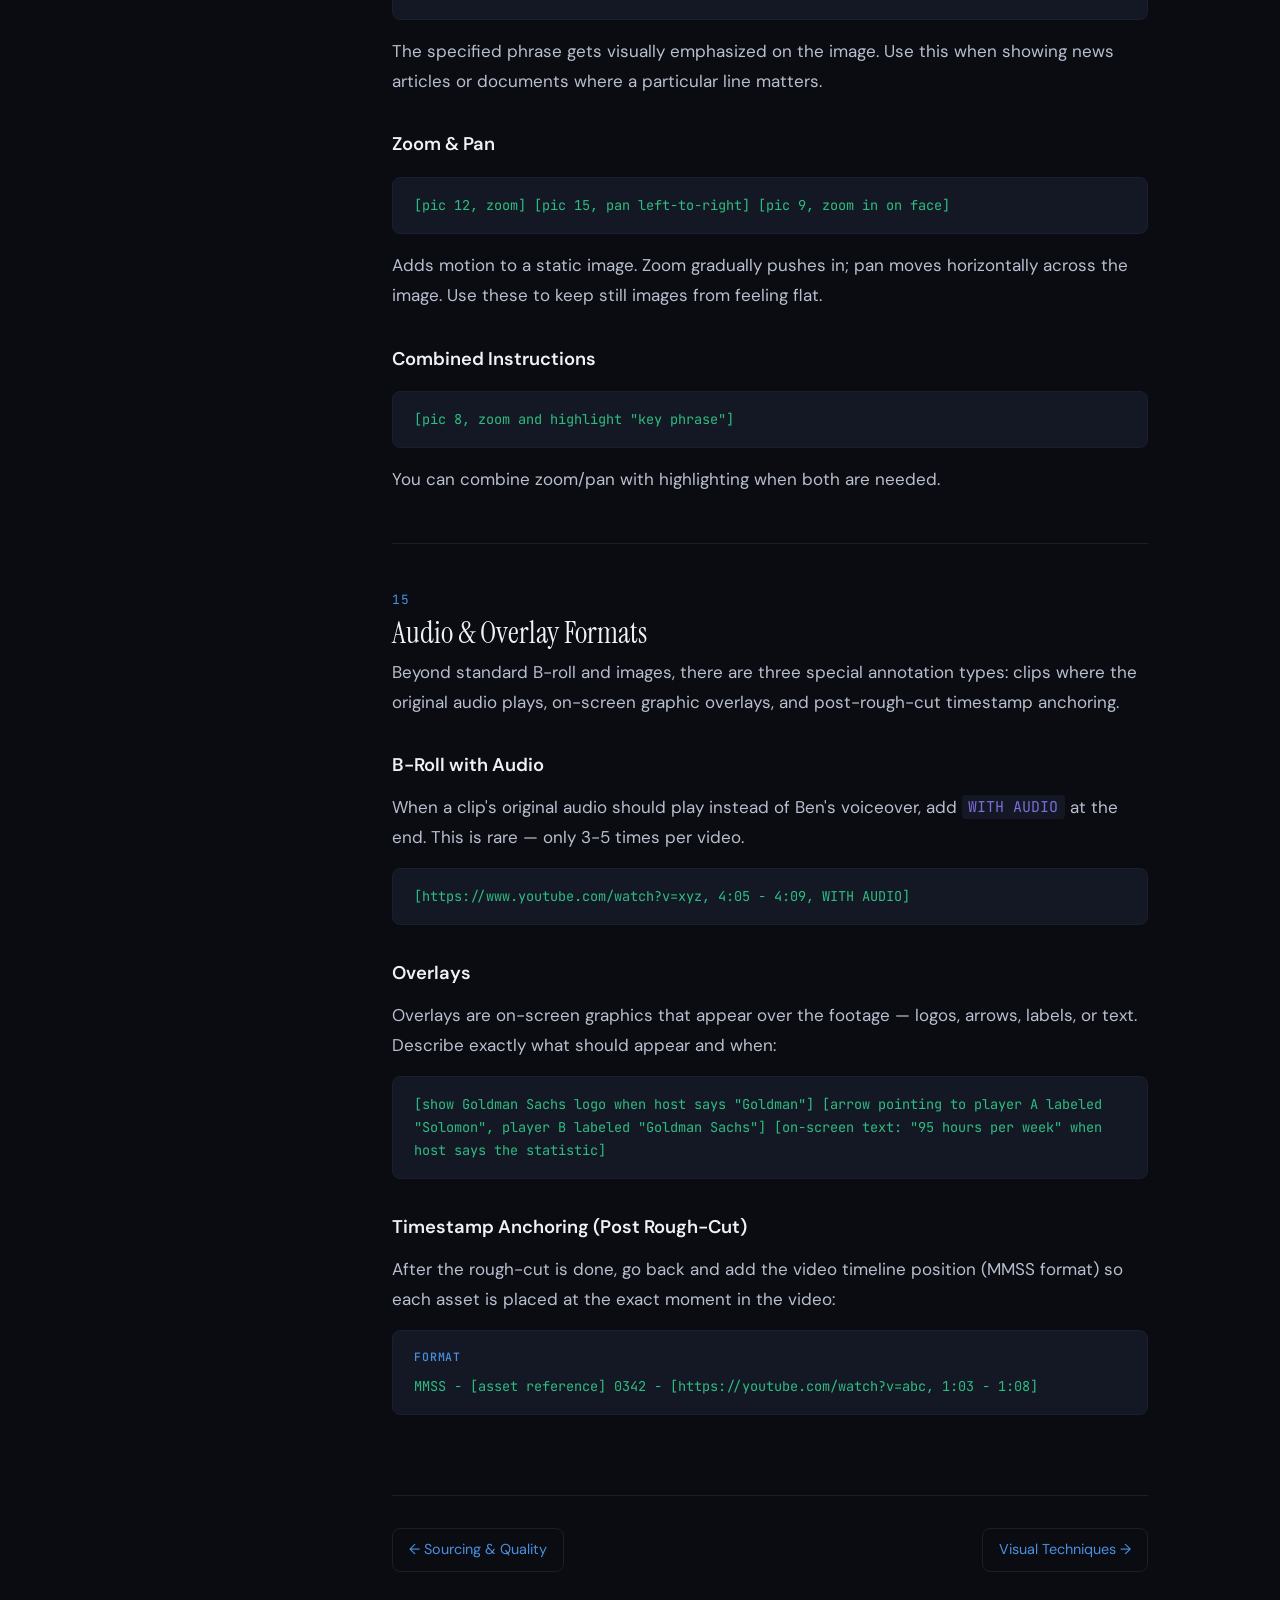
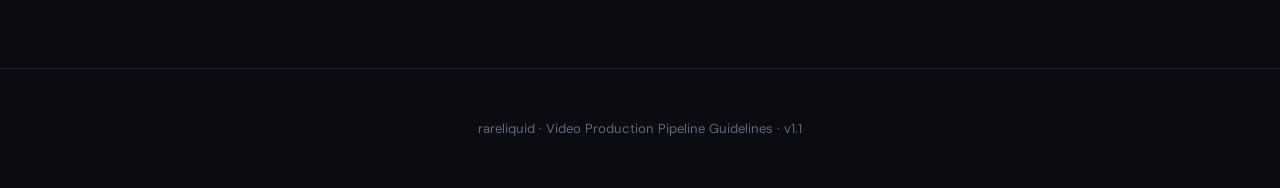
==== commit ae8d3bc2: "Combine Start Here and How Much You Need into one page Merged per-minute targets calculator and visu" ====
--- a/annotation.html
+++ b/annotation.html
@@ -23,11 +23,8 @@
   <div class="toc-group">
     <div class="toc-group-title">Start Here</div>
     <a href="start-here.html#required-viewing" class="toc-link"><span class="toc-num">01</span>Required Viewing</a>
-  </div>
-  <div class="toc-group">
-    <div class="toc-group-title">How Much You Need</div>
-    <a href="how-much.html#targets" class="toc-link"><span class="toc-num">02</span>Per-Minute Targets</a>
-    <a href="how-much.html#variety" class="toc-link"><span class="toc-num">03</span>Visual Variety Rule</a>
+    <a href="start-here.html#targets" class="toc-link"><span class="toc-num">02</span>Per-Minute Targets</a>
+    <a href="start-here.html#variety" class="toc-link"><span class="toc-num">03</span>Visual Variety Rule</a>
   </div>
   <div class="toc-group">
     <div class="toc-group-title">Asset Types</div>
